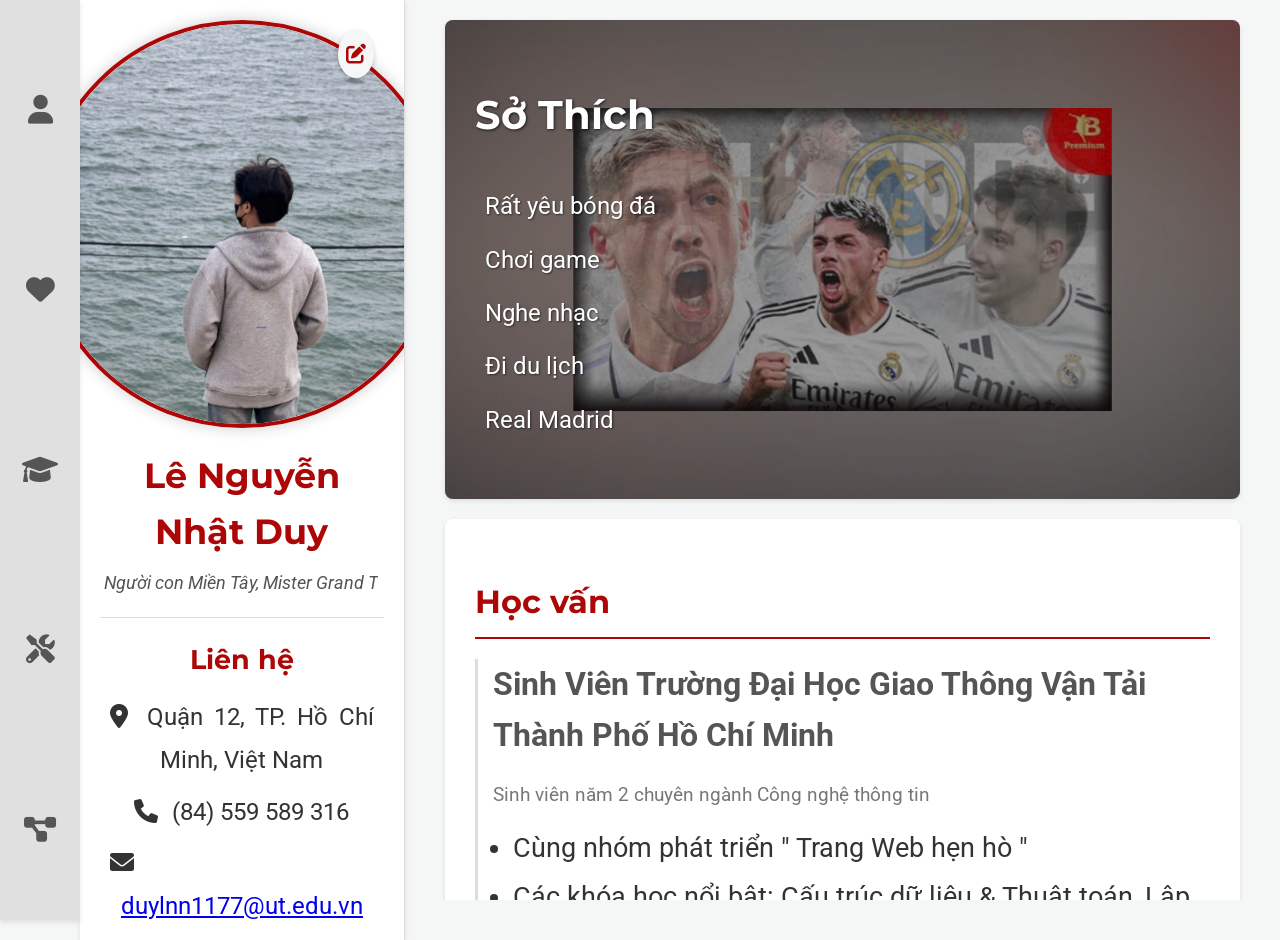
==== index.html @ 7b50f9c7 "Rename Bài CV giữa kì.html to index.html for GitHub Pages" ====
<!DOCTYPE html>
<html lang="vi">
<head>
    <meta charset="UTF-8">
    <meta name="viewport" content="width=device-width, initial-scale=1.0">
    <title>CV Cá Nhân - Lê Nguyễn Nhật Duy</title>
    <link href="https://fonts.googleapis.com/css2?family=Montserrat:wght@400;700&family=Roboto:wght@300;400;700&display=swap" rel="stylesheet">
    <link rel="stylesheet" href="https://cdnjs.cloudflare.com/ajax/libs/font-awesome/6.0.0-beta3/css/all.min.css">
    <link rel="stylesheet" href="CV.css">
</head>
<body>

    <nav class="cv-nav-icons">
        <a href="#personal-info" title="Thông tin cá nhân"><i class="fas fa-user"></i></a>
        <a href="#hobbies" title="Sở thích"><i class="fas fa-heart"></i></a>
        <a href="#education" title="Học vấn"><i class="fas fa-graduation-cap"></i></a>
        <a href="#skills" title="Kỹ năng"><i class="fas fa-tools"></i></a>
        <a href="#projects" title="Dự án"><i class="fas fa-project-diagram"></i></a>
        
      
    </nav>

    <div class="main-layout-wrapper">

        <div class="personal-info-column" id="personal-info">
            <div class="profile-header">
                <div class="profile-photo-wrapper">
                    <img class="profile-photo-main" src="ảnh(2).jpg" alt="Ảnh đại diện chính">
                    <img class="profile-photo-hover" src="ảnh(1).jpg" alt="Ảnh đại diện khi hover">
                </div>
                <a href="#" class="edit-icon-near-avatar" id="editCvIcon" title="Chỉnh sửa CV"><i class="fas fa-pen-to-square"></i></a>
                
                <div class="theme-switch-wrapper icon-position"> 
                    <label class="theme-switch" for="checkbox">
                        <input type="checkbox" id="checkbox" />
                        <div class="slider round"></div>
                    </label>
                    </div>
                <h1 id="cvName">Lê Nguyễn Nhật Duy</h1> <p class="tagline" id="tagline-running-effect">Người con Miền Tây, Mister Grand Trà Vinh :3</p> </div>

            <div class="contact-details">
                <h2>Liên hệ</h2>
                <p><i class="fas fa-map-marker-alt" style="margin-right: 8px;"></i> <span id="contactAddress">Quận 12, TP. Hồ Chí Minh, Việt Nam</span></p> <p><i class="fas fa-phone" style="margin-right: 8px;"></i> <span id="contactPhone">(84) 559 589 316</span></p> <p><i class="fas fa-envelope" style="margin-right: 8px;"></i> <a href="mailto:duylnn1177@ut.edu.vn" id="contactEmail">duylnn1177@ut.edu.vn</a></p> <div class="social-links">
                    <a href="https://www.instagram.com/nhatduyleng/" target="_blank" title="LinkedIn"><i class="fab fa-linkedin"></i></a>
                    <a href="https://github.com/NhatDuy-25" target="_blank" title="GitHub"><i class="fab fa-github"></i></a>
                    <a href="https://www.facebook.com/nhatduy.l.ng" target="_blank" title="Facebook"><i class="fab fa-facebook"></i></a>
                </div>
            </div>

            <div class="about-me" id="about-me-section"> <h2>Tóm tắt về tôi</h2>
                <p id="aboutMeContent">Tôi là một sinh viên năng động với kinh nghiệm làm việc nhóm và kỹ năng giải quyết vấn đề. Tôi luôn tìm kiếm cơ hội học hỏi và phát triển bản thân trong lĩnh vực công nghệ.</p> </div>
        </div>

        <div class="scrollable-content-column">
            
            <section class="hobbies-section" id="hobbies">
                <h2>Sở Thích</h2>
                <ul>
                    <li>Rất yêu bóng đá</li>
                    <li>Chơi game</li>
                    <li>Nghe nhạc</li>
                    <li>Đi du lịch</li>
                    <li>Real Madrid</li>
                </ul>
            </section>

            <section class="section" id="education">
                <h2>Học vấn</h2>
                <div class="entry-item">
                     <h3>Sinh Viên Trường Đại Học Giao Thông Vận Tải Thành Phố Hồ Chí Minh</h3>
                   
                     <p class="period">Sinh viên năm 2 chuyên ngành Công nghệ thông tin</p>
                    <ul>
                        <li>Cùng nhóm phát triển " Trang Web hẹn hò "</li>
                        <li>Các khóa học nổi bật: Cấu trúc dữ liệu & Thuật toán, Lập trình hướng đối tượng, Lâp trình Web, Cơ sở dữ liệu.</li>
                    </ul>
                </div>
            </section>

            <section class="section" id="skills">
                <h2>Kỹ năng</h2>
                <div class="skills-category">
                    <h3>Ngôn ngữ lập trình</h3>
                    <p>JavaScript, Python, Java, C++</p>
                </div>
                <div class="skills-category">
                    <h3>Frameworks & Thư viện</h3>
                    <p>ReactJS, Node.js, Express.js, jQuery, Bootstrap</p>
                </div>
                <div class="skills-category">
                    <h3>Cơ sở dữ liệu</h3>
                    <p>SQL Server, MySQL</p>
                </div>
                <div class="skills-category">
                    <h3>Công cụ & Công nghệ</h3>
                    <p>Git, GitHub, Docker, VS Code</p>
                </div>
                <div class="skills-category">
                    <h3>Kỹ năng mềm</h3>
                    <p>Làm việc nhóm, thuyết trình, và tự học</p>
                </div>
            </section>

            <section class="section" id="projects">
                <h2>Dự án</h2>
                <div class="entry-item">
                    <h3> Thiết kế trang Web cá nhân ( 2025 )  </h3>
                    <p class="period">Lập trình Web</p>
                    <ul>
                        <li>Thiết kế trang cá nhân sinh viên  </li>
                        <li>Sử dụng MySQL, HTML, CSS và JavaScript để thực hiện dự án.</li>
                    </ul>
                   <div class="links">
    <a href="https://github.com/NhatDuy-25/Digital-CV.git" target="_blank" style="font-size: 1.7em;">Xem dự án</a>
</div>
                </div>
                <div class="entry-item">
                    <h3>Hiv-medical-service-system (2025) </h3>
                    <p class="period">Lập trình Java</p>
                    <ul>
                        <li>Xây dựng một website tư vấn y tế, đặt lịch khám và chữa bệnh HIV.</li>
                        <li>Sử dụng front-end, back-end, và MySQL.</li>
                        <li>Tối ưu hóa SEO cơ bản và khả năng truy cập.</li>
                    </ul>
                    <div class="links">
    <a href="https://github.com/VinhPhus/hiv-medical-service-system.git" target="_blank" style="font-size: 1.7em;">Xem dự án</a>
</div>
                </div>
            </section>

        </div> </div> <div id="editCvModal" class="edit-modal-overlay">
        <div class="edit-modal-content">
            <button type="button" class="close-button">&times;</button>
            <h2>Chỉnh sửa thông tin cá nhân</h2>
            <form id="editCvForm">
                <div class="form-group">
                    <label for="editName">Họ và tên:</label>
                    <input type="text" id="editName" name="editName" value="">
                </div>
                <div class="form-group">
                    <label for="editTagline">Tagline:</label>
                    <input type="text" id="editTagline" name="editTagline" value="">
                </div>
                <div class="form-group">
                    <label for="editPhone">Điện thoại:</label>
                    <input type="tel" id="editPhone" name="editPhone" value="">
                </div>
                <div class="form-group">
                    <label for="editEmail">Email:</label>
                    <input type="email" id="editEmail" name="editEmail" value="">
                </div>
                <div class="form-group">
                    <label for="editAddress">Địa chỉ:</label>
                    <input type="text" id="editAddress" name="editAddress" value="">
                </div>
                <div class="form-group">
                    <label for="editAboutMe">Về tôi:</label>
                    <textarea id="editAboutMe" name="editAboutMe"></textarea>
                </div>
                <div class="modal-actions"> <button type="button" class="cancel-btn">Hủy</button>
                    <button type="submit" class="save-btn">Lưu Thay Đổi</button>
                </div>
            </form>
        </div>
    </div>

    <script src="CV.js"></script>

</body>
</html>
---- CV.css ----
/* General Body Styles */
body {
    font-family: 'Roboto', sans-serif;
    line-height: 1.6;
    margin: 0;
    padding: 0;
    background-color: var(--background-color);
    color: var(--text-color);
    display: flex;
    min-height: 100vh;
    overflow: hidden; /* Để quản lý cuộn trong các cột cụ thể */
}
/* Đảm bảo profile-header có position relative để các icon con định vị tuyệt đối */
.personal-info-column .profile-header {
    position: relative; /* Rất quan trọng! */
    text-align: center;
    padding-bottom: 20px;
    border-bottom: 1px solid var(--border-color);
}

/* Định vị icon chuyển đổi theme */
.theme-switch-wrapper.icon-position {
    position: absolute;
    top: 25px; /* Điều chỉnh để ngang hàng với edit icon */
    right: 420px; /* Điều chỉnh vị trí bên phải, cách edit icon một khoảng */
    z-index: 10; /* Đảm bảo nó nằm trên các phần tử khác */
    /* Có thể ẩn text "Chế độ tối" nếu không muốn hiển thị cùng icon */
    /* .theme-switch-wrapper.icon-position .theme-text {
        display: none;
    } */
}

/* Đảm bảo icon chỉnh sửa vẫn ở vị trí cũ, nếu cần thì điều chỉnh lại */
.edit-icon-near-avatar {
    position: absolute;
    top: 25px; /* Giữ nguyên hoặc điều chỉnh nếu cần */
    right: 25px; /* Giữ nguyên hoặc điều chỉnh nếu cần */
    color: var(--primary-color);
    font-size: 20px;
    background-color: var(--background-color);
    padding: 8px;
    border-radius: 50%;
    box-shadow: 0 2px 5px rgba(0,0,0,0.2);
    transition: all 0.3s ease;
    z-index: 10;
}
/* --- CHẾ ĐỘ SÁNG (LIGHT THEME) --- */
:root {
    --background-color: #f4f7f6;
    --text-color: #333;
    --primary-color: #ac0606; /* Màu đỏ đô cho các điểm nhấn */
    --primary-color-rgb: 172, 6, 6; /* RGB của #ac0606 để dùng trong rgba() */
    --primary-color-darker: #8a0505; /* Màu tối hơn cho hover */
    --secondary-color: #555;
    --border-color: #ddd; /* Màu xám nhạt cho đường viền */
    --header-bg: #e0e0e0;
    --section-bg: #fff;
    --link-color: #007bff;
    --box-shadow: 0 2px 5px rgba(0,0,0,0.1);
    
    /* Đường dẫn ảnh nền cố định cho mục sở thích (chế độ sáng) */
    --hobby-bg-image: url('ảnh\ Chim\ ưng.jpg'); /* Đổi tên file ảnh thành không dấu và không khoảng trắng */

    /* Biến cho màu hover của nav icons */
    --nav-icon-hover-bg: var(--primary-color);
    --nav-icon-hover-color: white;
}

/* --- CHẾ ĐỘ TỐI (DARK THEME) --- */
body.dark-theme {
    --background-color: #282c34;
    --text-color: #e2e2e2;
    --primary-color: #61dafb; /* Màu xanh lam nhạt cho các điểm nhấn trong chế độ tối */
    --primary-color-rgb: 97, 218, 251; /* RGB của #61dafb */
    --primary-color-darker: #4faedb; /* Màu tối hơn cho hover trong dark theme */
    --secondary-color: #bbb;
    --border-color: #444;
    --header-bg: #3c414a;
    --section-bg: #32363e;
    --link-color: #8be9fd;
    --box-shadow: 0 2px 5px rgba(0,0,0,0.3);
    
    /* Đường dẫn ảnh nền cố định cho mục sở thích (chế độ tối) */
    --hobby-bg-image: url('ảnh\ Chim\ ưng.jpg'); /* Sử dụng cùng ảnh hoặc đổi ảnh khác nếu muốn */ 

    /* Biến cho màu hover của nav icons trong dark theme */
    --nav-icon-hover-bg: var(--primary-color);
    --nav-icon-hover-color: var(--background-color);  
}

/* --- NAVIGATION BAR (MENU CỐ ĐỊNH BÊN TRÁI) --- */
.cv-nav-icons {
    position: fixed;
    left: 0;
    top: 0;
    height: 100%;
    width: 80px;
    background-color: var(--header-bg);
    padding-top: 20px;
    display: flex;
    flex-direction: column;
    align-items: center;
    justify-content: space-around;
    box-shadow: var(--box-shadow);
    z-index: 1000;
}

.cv-nav-icons a {
    color: var(--secondary-color);
    font-size: 1.8em;
    padding: 15px 0;
    display: block;
    width: 100%;
    text-align: center;
    transition: background-color 0.3s ease, color 0.3s ease;
}

.cv-nav-icons a:hover {
    background-color: var(--nav-icon-hover-bg);
    color: var(--nav-icon-hover-color);
}

/* Theme Switch (Chuyển đổi chủ đề) */
.theme-switch-wrapper {
    position: absolute;
    bottom: 30px;
    display: flex;
    flex-direction: column;
    align-items: center;
    gap: 5px;
}

.theme-switch {
    display: inline-block;
    height: 34px;
    position: relative;
    width: 60px;
}

.theme-switch input {
    display: none;
}

.slider {
    background-color: #ccc;
    bottom: 0;
    cursor: pointer;
    left: 0;
    position: absolute;
    right: 0;
    top: 0;
    transition: .4s;
}

.slider:before {
    background-color: #fff;
    bottom: 4px;
    content: "";
    height: 26px;
    left: 4px;
    position: absolute;
    transition: .4s;
    width: 26px;
}

input:checked + .slider {
    background-color: var(--primary-color);
}

input:checked + .slider:before {
    transform: translateX(26px);
}

.slider.round {
    border-radius: 34px;
}

.slider.round:before {
    border-radius: 50%;
}

.theme-text {
    color: var(--secondary-color);
    font-size: 0.8em;
}

/* Main Layout Wrapper (Flexbox for 2 columns) */
.main-layout-wrapper {
    display: flex;
    flex-grow: 1;
    margin-left: 80px; /* Khoảng cách nội dung chính phải khớp với width của .cv-nav-icons */
    height: 100vh;
    background-color: var(--background-color);
}

/* --- PERSONAL INFO COLUMN (CỘT THÔNG TIN CÁ NHÂN CỐ ĐỊNH) --- */
.personal-info-column {
    width: 500px;
    min-width: 250px;
    max-width: 1000px;
    background-color: var(--section-bg);
    padding: 20px;
    border-right: 1px solid var(--border-color);
    box-shadow: var(--box-shadow);
    overflow-y: auto;
    position: sticky;
    top: 0;
    height: 100vh;
}

.personal-info-column .profile-header {
    display: flex;
    flex-direction: column;
    align-items: center;
    text-align: center;
    padding-bottom: 20px;
    border-bottom: 1px solid var(--border-color);
    margin-bottom: 20px;
    position: relative; /* Quan trọng cho icon chỉnh sửa */
}

/* HIỆU ỨNG ĐỔI ẢNH KHI HOVER VÀ GỢN SÓNG CHO AVATAR */
.profile-photo-wrapper {
    width: 400px;
    height: 400px;
    border-radius: 50%;
    border: 4px solid var(--primary-color);
    margin-bottom: 20px;
    position: relative;
    overflow: hidden; /* Đảm bảo ảnh chính và ảnh hover được cắt tròn */
    transition: border-color 0.3s ease; /* Chuyển màu border mượt mà */
    box-shadow: 0 0 15px rgba(0,0,0,0.2); /* Thêm bóng nhẹ */
}

.profile-photo-wrapper:hover {
    overflow: visible; /* Cho phép hiệu ứng gợn sóng hiển thị bên ngoài */
}

.profile-photo-main,
.profile-photo-hover {
    position: absolute;
    top: 0;
    left: 0;
    width: 100%;
    height: 100%;
    object-fit: cover;
    border-radius: 50%;
    transition: opacity 0.5s ease-in-out;
}

.profile-photo-hover {
    opacity: 0; /* Mặc định ảnh hover ẩn đi */
}

/* Hiệu ứng đổi ảnh chính khi hover */
.profile-photo-wrapper:hover .profile-photo-main {
    opacity: 0;
}

.profile-photo-wrapper:hover .profile-photo-hover {
    opacity: 1;
}

/* HIỆU ỨNG GỢN SÓNG (WATER RIPPLE EFFECT) */
.profile-photo-wrapper::before,
.profile-photo-wrapper::after {
    content: '';
    position: absolute;
    top: 50%;
    left: 50%;
    transform: translate(-50%, -50%);
    border-radius: 50%;
    border: 2px solid var(--primary-color);
    opacity: 0;
    z-index: -1;
    transition: all 0.7s ease-out; /* Chuyển động mượt mà */
}

.profile-photo-wrapper:hover::before,
.profile-photo-wrapper:hover::after {
    animation: ripple-border 1.5s infinite forwards;
    opacity: 1;
}

.profile-photo-wrapper:hover::after {
    animation-delay: 0.5s; /* Hiệu ứng gợn sóng thứ hai chậm hơn */
}

@keyframes ripple-border {
    0% {
        width: 100%;
        height: 100%;
        opacity: 0.8;
    }
    100% {
        width: 150%; /* Kích thước tối đa của gợn sóng */
        height: 150%;
        opacity: 0;
    }
}
/* KẾT THÚC HIỆU ỨNG GỢN SÓNG CHO AVATAR */


.personal-info-column h1 {
    margin: 0;
    color: var(--primary-color);
    font-family: 'Montserrat', sans-serif;
    font-size: 2.2em; /* Tăng kích thước font tên */
}

.personal-info-column .tagline {
    font-style: italic;
    color: var(--secondary-color);
    margin: 8px 0 0; /* Tăng khoảng cách trên tagline */
    font-size: 1.1em; /* Tăng kích thước font tagline */
    white-space: nowrap; /* Ngăn chữ bị ngắt dòng */
    overflow: hidden; /* Ẩn phần chữ tràn ra ngoài */
    display: inline-block; /* Quan trọng để animation hoạt động */
    border-right: 2px solid transparent; /* Tạo hiệu ứng con trỏ */
    animation: typing-cursor 0.75s infinite; /* Hiệu ứng con trỏ nhấp nháy */
}

/* KEYFRAMES CHO HIỆU ỨNG CHỮ CHẠY */
@keyframes typing {
    from { width: 0; }
    to { width: 100%; }
}

@keyframes typing-cursor {
    from, to { border-color: transparent; }
    50% { border-color: var(--secondary-color); }
}

/* Khi JavaScript thêm các span cho từng ký tự */
.char-typing-effect {
    opacity: 0;
    animation: fade-in-char 0.05s forwards; /* Thời gian xuất hiện của từng ký tự */
    /* animation-delay sẽ được đặt bởi JavaScript */
}

@keyframes fade-in-char {
    to { opacity: 1; }
}
/* KẾT THÚC HIỆU ỨNG CHỮ CHẠY */


.personal-info-column .contact-details,
.personal-info-column .about-me {
    padding-bottom: 20px; /* Tăng padding dưới để tạo khoảng cách */
    margin-bottom: 20px; /* Tăng margin dưới */
    border-bottom: 1px solid var(--border-color);
}

.personal-info-column .contact-details:last-of-type,
.personal-info-column .about-me:last-of-type {
    border-bottom: none;
}

/* Điều chỉnh phân bố chữ trong mục thông tin */
.personal-info-column .contact-details p {
    margin: 8px 0; /* Tăng khoảng cách giữa các dòng thông tin liên hệ */
    line-height: 1.8; /* Tăng chiều cao dòng để giãn chữ */
    text-align: justify; /* Căn đều chữ cho đoạn văn bản */
    text-align-last: center; /* Căn giữa dòng cuối của đoạn văn bản */
    padding: 0 10px; /* Thêm padding ngang để chữ không quá sát lề */
    font-size: 1.5em; /* Adjusted font size */
}

.personal-info-column .about-me p {
    margin: 10px 0; /* Tăng khoảng cách giữa các đoạn văn bản */
    line-height: 1.7; /* Tăng chiều cao dòng để giãn chữ */
    text-align: justify; /* Căn đều chữ cho đoạn văn bản */
    text-align-last: center; /* Căn giữa dòng cuối của đoạn văn bản */
    padding: 0 10px; /* Thêm padding ngang để chữ không quá sát lề */
    font-size: 1.7em; /* Adjusted font size */
}

.personal-info-column .about-me h2,
.personal-info-column .contact-details h2 {
    color: var(--primary-color);
    font-family: 'Montserrat', sans-serif; /* Đảm bảo font nhất quán */
    font-size: 1.7em; /* Tăng kích thước font tiêu đề mục */
    margin-top: 0;
    margin-bottom: 15px; /* Tăng khoảng cách dưới tiêu đề */
    text-align: center; /* Căn giữa tiêu đề */
}


/* Scrollable Content Column */
.scrollable-content-column {
    flex-grow: 1;
    overflow-y: auto;
    padding: 20px 40px;
    box-sizing: border-box;
}

/* Sections within the scrollable content */
.section {
    background-color: var(--section-bg);
    padding: 30px;
    margin-bottom: 20px;
    border-radius: 8px;
    box-shadow: var(--box-shadow);
}

.section h2 {
    color: var(--primary-color);
    font-family: 'Montserrat', sans-serif;
    border-bottom: 2px solid var(--primary-color);
    padding-bottom: 10px;
    margin-bottom: 20px;
    font-size: 2em; /* Chỉnh sửa kích thước chữ cho tiêu đề "Học vấn" */
}

/* --- STYLE CHO MỤC SỞ THÍCH (VỚI ẢNH NỀN CỐ ĐỊNH) --- */
.hobbies-section {
    position: relative; /* Quan trọng để pseudo-element overlay hoạt động */
    background-color: var(--section-bg);  
    padding: 30px;
    margin-bottom: 20px;
    border-radius: 8px;
    box-shadow: var(--box-shadow);
    display: flex;
    flex-direction: column;
    align-items: flex-start;
    justify-content: center;
    min-height: 250px;
    text-align: left;

    /* CỐ ĐỊNH ẢNH NỀN Ở ĐÂY */
    background-image: var(--hobby-bg-image);  
    background-size: cover;
    background-position: center;
    background-repeat: no-repeat;
    color: white; /* Đổi màu chữ sang trắng để dễ đọc trên ảnh */
    text-shadow: 1px 1px 3px rgba(0,0,0,0.7); /* Thêm đổ bóng chữ */
}

/* Lớp phủ sẽ luôn hiện diện */
.hobbies-section::before {
    content: '';
    position: absolute;
    top: 0;
    left: 0;
    right: 0;
    bottom: 0;
    background-color: rgba(0, 0, 0, 0.4); /* Lớp phủ màu đen với độ mờ 40% */
    border-radius: 8px;
    z-index: 1; /* Đặt z-index cao hơn nền nhưng thấp hơn nội dung */
    transition: background-color 0.5s ease-in-out; /* Vẫn giữ transition cho lớp phủ */
}

/* Đảm bảo nội dung nằm trên lớp phủ */
.hobbies-section > * {  
    position: relative;
    z-index: 2; /* Đảm bảo nội dung nằm trên lớp phủ */
}

/* Tiêu đề và nội dung sẽ luôn có màu trắng trên ảnh nền */
.hobbies-section h2, .hobbies-section h1 { /* Thêm h1 vì bạn dùng h1 trong HTML */
    color: white; /* Luôn màu trắng */
    border-bottom-color: white; /* Luôn màu trắng */
    font-family: 'Montserrat', sans-serif;
    font-size: 2.5em;
    text-align: left;
    padding-bottom: 10px;
    margin-bottom: 15px;
    width: 100%;
    transition: color 0.5s ease-in-out, border-bottom-color 0.5s ease-in-out;
}

.hobbies-section ul {
    list-style: none; /* Giữ nguyên để bỏ dấu chấm đầu dòng */
    padding: 0;
    margin: 10px 0 20px 0;
    width: 100%;
    text-align: left; /* Căn chỉnh nội dung list bên trái */
}

.hobbies-section ul li {
    display: list-item; /* Dòng mới để mỗi mục xuống dòng */
    
    
    color: white;
    padding: 5px 10px;
    border-radius: 5px;
    margin-bottom: 5px; /* THAY margin-right BẰNG margin-bottom ĐỂ TẠO KHOẢNG CÁCH KHI XUỐNG DÒNG */
    font-size: 1.5em;
    text-shadow: 1px 1px 2px rgba(0,0,0,0.5);
    transition: background-color 0.5s ease-in-out, color 0.5s ease-in-out, text-shadow 0.5s ease-in-out;
    width: fit-content; /* Đảm bảo chiều rộng chỉ vừa đủ nội dung */
}

/* Điều chỉnh lại màu sắc cho chế độ tối (nếu ảnh nền khác nhau) */
body.dark-theme .hobbies-section {
    background-image: var(--hobby-bg-image); /* Vẫn dùng biến để có thể đổi ảnh riêng cho dark theme */
    color: white; /* Chữ trắng trên nền ảnh */
    text-shadow: 1px 1px 3px rgba(0,0,0,0.7);
}

body.dark-theme .hobbies-section h2, body.dark-theme .hobbies-section h1 {
    color: white; /* Tiêu đề trắng trên nền ảnh */
    border-bottom-color: white;
}

body.dark-theme .hobbies-section ul li {
    background-color: rgba(0, 0, 0, 0.4); /* Nền tối hơn cho tag trong dark theme */
}
/* --- KẾT THÚC STYLE CHO MỤC SỞ THÍCH --- */


/* ICON CHỈNH SỬA CV */
.edit-icon-near-avatar {
    position: absolute;
    top: 10px; /* Điều chỉnh vị trí từ trên xuống */
    right: 10px; /* Điều chỉnh vị trí từ phải sang */
    color: var(--primary-color);
    font-size: 20px;
    background-color: var(--background-color);
    padding: 8px;
    border-radius: 50%;
    box-shadow: 0 2px 5px rgba(0,0,0,0.2);
    transition: all 0.3s ease;
    z-index: 10;
}

.edit-icon-near-avatar:hover {
    color: var(--text-color); /* Màu chữ khi hover, ví dụ: dùng text-color cho tương phản */
    background-color: var(--primary-color); /* Màu nền khi hover */
    transform: scale(1.1); /* Phóng to nhẹ khi hover */
    cursor: pointer;
}
/* KẾT THÚC ICON CHỈNH SỬA CV */


.entry-item {
    margin-bottom: 20px;
    padding-left: 15px;
    border-left: 3px solid var(--border-color);
}

.entry-item:last-child {
    margin-bottom: 0;
}

.entry-item h3 {
    margin: 0 0 5px 0;
    color: var(--secondary-color);
    font-size: 2.5em; /* Adjusted font size */
}

.entry-item .period {
    font-size: 1.2em;
    color: #777;
    margin-bottom: 10px;
    display: block;
}

.entry-item ul {
    list-style-type: disc;
    margin-left: 20px;
    padding: 0;
}

.entry-item ul li {
    margin-bottom: 5px;
    font-size: 1.7em; /* Adjusted font size */
}

.links a {
    color: var(--link-color);
    text-decoration: none;
    margin-right: 15px;
    margin-right: 1%;
}
/* CSS để định kiểu cho tiêu đề dự án và icon */
.project-title-wrapper {
    display: flex; /* Biến h3 thành flex container */
    align-items: center; /* Căn giữa theo chiều dọc */
    margin: 0 0 5px 0; /* Giữ nguyên margin của h3 */
}

.project-link {
    display: flex; /* Biến liên kết thành flex container */
    align-items: center; /* Căn giữa nội dung (chữ và icon) */
    gap: 8px; /* Khoảng cách giữa chữ và icon */
    color: var(--secondary-color); /* Sử dụng màu chữ phù hợp với theme của bạn */
    text-decoration: none; /* Bỏ gạch chân mặc định của liên kết */
    transition: color 0.3s ease; /* Hiệu ứng chuyển đổi màu khi hover */
}

.project-link:hover {
    color: var(--primary-color); /* Màu khi hover, ví dụ màu nhấn chính */
    text-decoration: none; /* Đảm bảo không có gạch chân khi hover nếu không muốn */
}

.project-icon {
    font-size: 1.5em; /* Kích thước icon nhỏ hơn so với chữ tiêu đề */
    color: var(--secondary-color); /* Màu icon */
    transition: color 0.3s ease; /* Hiệu ứng chuyển đổi màu khi hover */
}

.project-link:hover .project-icon {
    color: var(--primary-color); /* Icon đổi màu khi hover */
}

/* Đảm bảo các thuộc tính font-size cũ của .entry-item h3 vẫn được áp dụng qua .project-title-wrapper */
.entry-item h3 {
    /* Đảm bảo không có display flex hoặc align-items trực tiếp ở đây nữa */
    /* Các thuộc tính khác của h3 như font-size vẫn giữ nguyên */
    font-size: 2em; /* Kích thước chữ của tiêu đề dự án */
}
.links a:hover {
    text-decoration: underline;
}

/* Skills Section Specifics */
.skills-category {
    margin-bottom: 20px;
}

.skills-category h3 {
    color: #000; /* Đổi màu chữ thành màu đen */
    border-bottom: 1px dashed var(--border-color);
    padding-bottom: 5px;
    margin-bottom: 10px;
    font-size: 1.7em; /* Adjusted font size */
}

.skills-category p, .skills-category ul {
    margin: 0;
    padding: 0;
    list-style: none;
}

.skills-category p {
    font-size: 1.5em; /* Adjusted font size */
}

/* Social Links in Contact Section */
.social-links {
    display: flex;
    gap: 20px;
    margin-top: 15px;
    justify-content: center; /* Căn giữa các icon mạng xã hội */
}

.social-links a {
    color: var(--secondary-color);
    transition: color 0.3s ease;
}

.social-links a:hover {
    color: var(--primary-color);
}

/* Kích thước icon Font Awesome */
.social-links a i {
    font-size: 3em; /* Đảm bảo kích thước icon là 3em */
}

/* Footer */
footer {
    text-align: center;
    padding: 20px;
    margin-top: 20px;
    background-color: var(--header-bg);
    color: var(--secondary-color);
    font-size: 0.9em;
    border-top: 1px solid var(--border-color);
}

/* --- Modal chỉnh sửa thông tin (Edit Modal) --- */

/* Lớp phủ nền modal */
.edit-modal-overlay {
    display: none; /* Mặc định ẩn */
    position: fixed;
    top: 0;
    left: 0;
    width: 100%;
    height: 100%;
    background-color: rgba(0, 0, 0, 0.6); /* Nền mờ */
    z-index: 1050; /* Đảm bảo nằm trên các phần tử khác */
    justify-content: center;
    align-items: center;
    backdrop-filter: blur(5px); /* Hiệu ứng làm mờ nền */
    -webkit-backdrop-filter: blur(5px); /* Hỗ trợ Safari */
}

.edit-modal-overlay.active {
    display: flex; /* Hiển thị khi được kích hoạt bởi JS */
}

/* Hộp modal */
.edit-modal-content {
    background-color: var(--section-bg);
    padding: 30px;
    border-radius: 12px; /* Góc bo tròn hơn */
    box-shadow: var(--box-shadow);
    width: 90%;
    max-width: 600px; /* Chiều rộng tối đa của modal */
    position: relative;
    transform: translateY(-20px); /* Hiệu ứng trượt nhẹ từ trên xuống */
    opacity: 0;
    transition: transform 0.3s ease-out, opacity 0.3s ease-out;
    border: 1px solid var(--border-color); /* Thêm viền nhẹ */
}

.edit-modal-overlay.active .edit-modal-content {
    transform: translateY(0);
    opacity: 1;
}


/* Tiêu đề modal */
.edit-modal-content h2 {
    color: var(--primary-color);
    font-family: 'Montserrat', sans-serif;
    margin-top: 0;
    margin-bottom: 25px; /* Tăng khoảng cách dưới tiêu đề */
    text-align: center;
    font-size: 1.8em;
    border-bottom: 2px solid var(--primary-color);
    padding-bottom: 10px;
}

/* Các trường form trong modal */
.edit-modal-content .form-group {
    margin-bottom: 20px; /* Khoảng cách giữa các nhóm form */
}

.edit-modal-content label {
    display: block;
    margin-bottom: 8px; /* Khoảng cách giữa label và input */
    color: var(--text-color);
    font-weight: bold;
    font-size: 0.95em;
}

.edit-modal-content input[type="text"],
.edit-modal-content input[type="email"],
.edit-modal-content input[type="tel"],
.edit-modal-content textarea {
    width: 100%;
    padding: 12px; /* Tăng padding để input rộng rãi hơn */
    border: 1px solid var(--border-color);
    border-radius: 8px; /* Góc bo tròn cho input */
    font-size: 1em;
    color: var(--text-color);
    background-color: var(--background-color); /* Nền input theo theme */
    box-sizing: border-box; /* Đảm bảo padding không làm tăng chiều rộng */
    transition: border-color 0.3s ease, box-shadow 0.3s ease;
}

.edit-modal-content input[type="text"]:focus,
.edit-modal-content input[type="email"]:focus,
.edit-modal-content input[type="tel"]:focus,
.edit-modal-content textarea:focus {
    border-color: var(--primary-color);
    /* Sử dụng var(--primary-color-rgb) để tạo màu rgba động */
    box-shadow: 0 0 0 3px rgba(var(--primary-color-rgb), 0.25); 
    outline: none; /* Bỏ outline mặc định của trình duyệt */
}

.edit-modal-content textarea {
    resize: vertical; /* Cho phép thay đổi kích thước theo chiều dọc */
    min-height: 80px; /* Chiều cao tối thiểu cho textarea */
}

/* Nút đóng modal */
.edit-modal-content .close-button {
    position: absolute;
    top: 15px;
    right: 15px;
    background: none;
    border: none;
    font-size: 1.8em; /* Kích thước lớn hơn cho dễ bấm */
    color: var(--secondary-color);
    cursor: pointer;
    transition: color 0.3s ease;
}

.edit-modal-content .close-button:hover {
    color: var(--primary-color);
}

/* Nút lưu/hủy */
.edit-modal-content .modal-actions {
    display: flex;
    justify-content: flex-end; /* Căn phải các nút */
    gap: 15px; /* Khoảng cách giữa các nút */
    margin-top: 30px; /* Khoảng cách trên từ form đến nút */
}

.edit-modal-content .modal-actions button {
    padding: 12px 25px; /* Tăng padding cho nút */
    border: none;
    border-radius: 8px;
    cursor: pointer;
    font-size: 1em;
    font-weight: bold;
    transition: background-color 0.3s ease, color 0.3s ease;
}

.edit-modal-content .modal-actions .save-btn {
    background-color: var(--primary-color);
    color: white;
}

.edit-modal-content .modal-actions .save-btn:hover {
    background-color: var(--primary-color-darker); /* Dùng biến mới cho màu hover */
}

.edit-modal-content .modal-actions .cancel-btn {
    background-color: var(--border-color);
    color: var(--text-color);
}

.edit-modal-content .modal-actions .cancel-btn:hover {
    background-color: #c0c0c0; /* Màu xám đậm hơn */
    color: var(--text-color);
}

/* --- RESPONSIVE DESIGN --- */
@media (max-width: 992px) {
    .personal-info-column {
        width: 250px;
    }
}

@media (max-width: 768px) {
    body {
        flex-direction: column;
        overflow-y: auto;
    }

    .cv-nav-icons {
        position: static;
        width: 100%;
        height: auto;
        flex-direction: row;
        justify-content: space-around;
        padding: 10px 0;
        box-shadow: var(--box-shadow);
        border-bottom: 1px solid var(--border-color);
    }

    .cv-nav-icons a {
        font-size: 1.5em;
        padding: 10px;
    }

    .theme-switch-wrapper {
        position: static;
        margin-top: 10px;
        flex-direction: row;
        gap: 10px;
        width: auto;
    }

    .main-layout-wrapper {
        flex-direction: column;
        margin-left: 0;
        height: auto;
    }

    .personal-info-column {
        width: auto;
        max-width: 100%;
        min-width: unset;
        position: static;
        height: auto;
        border-right: none;
        border-bottom: 1px solid var(--border-color);
        padding: 20px;
    }

    .personal-info-column .profile-header {
        padding-bottom: 15px;
        margin-bottom: 15px;
    }

    .personal-info-column .contact-details,
    .personal-info-column .about-me {
        text-align: center;
    }

    .personal-info-column .contact-details p,
    .personal-info-column .about-me p {
        text-align: center;
        text-align-last: center;
        padding: 0;
    }

    /* Điều chỉnh cho mục sở thích trên mobile */
    .hobbies-section {
        text-align: center;
        padding: 20px;
        /* Vẫn giữ ảnh nền trên mobile nếu muốn */
        background-image: var(--hobby-bg-image);  
        background-size: cover;
        background-position: center;
        background-repeat: no-repeat;
        color: white;
        text-shadow: 1px 1px 3px rgba(0,0,0,0.7);
    }

    .hobbies-section p {
        text-align: center;
        padding: 0;
    }

    .hobbies-section h2, .hobbies-section h1 { /* Đảm bảo cả h1 và h2 được căn giữa trên mobile */
        text-align: center;
    }


    .scrollable-content-column {
        overflow-y: visible;
        padding: 15px;
    }

    .section {
        padding: 20px;
    }

    /* Responsive cho modal trên màn hình nhỏ hơn */
    .edit-modal-content {
        width: 95%;
        padding: 20px;
    }
    .edit-modal-content h2 {
        font-size: 1.5em;
        margin-bottom: 20px;
    }
    .edit-modal-content .modal-actions {
        flex-direction: column; /* Nút xếp chồng lên nhau */
        align-items: stretch; /* Kéo dài nút ra */
    }
    .edit-modal-content .modal-actions button {
        width: 100%;
        margin-bottom: 10px;
    }
}
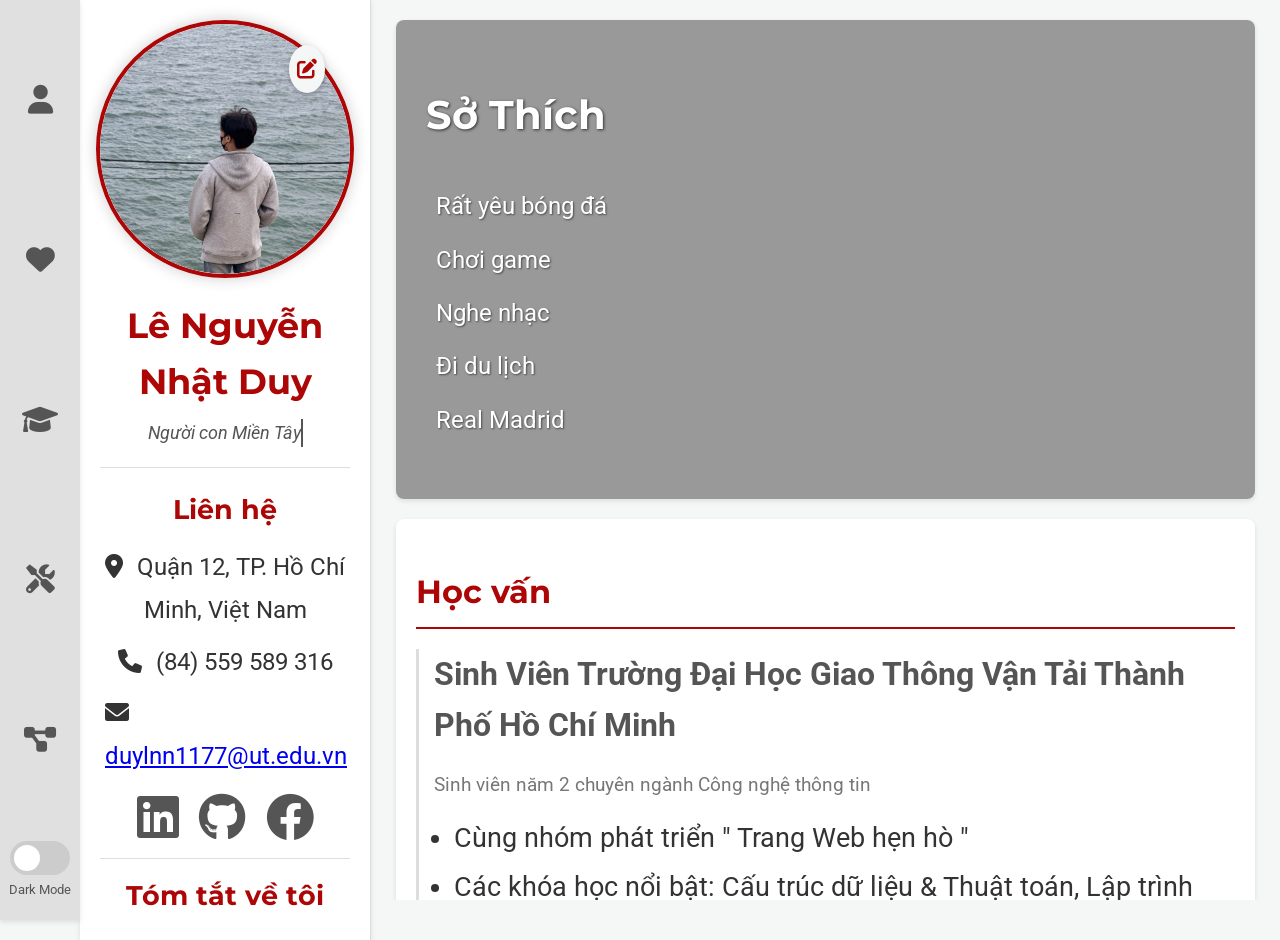
==== commit 1bbfb267: "Cập nhật CSS để sửa lỗi và responsive cho thanh điều hướng" ====
--- a/index.html
+++ b/index.html
@@ -11,13 +11,21 @@
 <body>
 
     <nav class="cv-nav-icons">
-        <a href="#personal-info" title="Thông tin cá nhân"><i class="fas fa-user"></i></a>
-        <a href="#hobbies" title="Sở thích"><i class="fas fa-heart"></i></a>
-        <a href="#education" title="Học vấn"><i class="fas fa-graduation-cap"></i></a>
-        <a href="#skills" title="Kỹ năng"><i class="fas fa-tools"></i></a>
-        <a href="#projects" title="Dự án"><i class="fas fa-project-diagram"></i></a>
+        <div class="nav-links-group">
+            <a href="#personal-info" title="Thông tin cá nhân"><i class="fas fa-user"></i></a>
+            <a href="#hobbies" title="Sở thích"><i class="fas fa-heart"></i></a>
+            <a href="#education" title="Học vấn"><i class="fas fa-graduation-cap"></i></a>
+            <a href="#skills" title="Kỹ năng"><i class="fas fa-tools"></i></a>
+            <a href="#projects" title="Dự án"><i class="fas fa-project-diagram"></i></a>
+        </div>
         
-      
+        <div class="theme-switch-wrapper"> 
+            <label class="theme-switch" for="checkbox">
+                <input type="checkbox" id="checkbox" />
+                <div class="slider round"></div>
+            </label>
+            <span class="theme-text">Dark Mode</span>
+        </div>
     </nav>
 
     <div class="main-layout-wrapper">
@@ -30,25 +38,26 @@
                 </div>
                 <a href="#" class="edit-icon-near-avatar" id="editCvIcon" title="Chỉnh sửa CV"><i class="fas fa-pen-to-square"></i></a>
                 
-                <div class="theme-switch-wrapper icon-position"> 
-                    <label class="theme-switch" for="checkbox">
-                        <input type="checkbox" id="checkbox" />
-                        <div class="slider round"></div>
-                    </label>
-                    </div>
-                <h1 id="cvName">Lê Nguyễn Nhật Duy</h1> <p class="tagline" id="tagline-running-effect">Người con Miền Tây, Mister Grand Trà Vinh :3</p> </div>
+                <h1 id="cvName">Lê Nguyễn Nhật Duy</h1> 
+                <p class="tagline" id="tagline-running-effect">Người con Miền Tây </p> 
+            </div>
 
             <div class="contact-details">
                 <h2>Liên hệ</h2>
-                <p><i class="fas fa-map-marker-alt" style="margin-right: 8px;"></i> <span id="contactAddress">Quận 12, TP. Hồ Chí Minh, Việt Nam</span></p> <p><i class="fas fa-phone" style="margin-right: 8px;"></i> <span id="contactPhone">(84) 559 589 316</span></p> <p><i class="fas fa-envelope" style="margin-right: 8px;"></i> <a href="mailto:duylnn1177@ut.edu.vn" id="contactEmail">duylnn1177@ut.edu.vn</a></p> <div class="social-links">
+                <p><i class="fas fa-map-marker-alt" style="margin-right: 8px;"></i> <span id="contactAddress">Quận 12, TP. Hồ Chí Minh, Việt Nam</span></p> 
+                <p><i class="fas fa-phone" style="margin-right: 8px;"></i> <span id="contactPhone">(84) 559 589 316</span></p> 
+                <p><i class="fas fa-envelope" style="margin-right: 8px;"></i> <a href="mailto:duylnn1177@ut.edu.vn" id="contactEmail">duylnn1177@ut.edu.vn</a></p> 
+                <div class="social-links">
                     <a href="https://www.instagram.com/nhatduyleng/" target="_blank" title="LinkedIn"><i class="fab fa-linkedin"></i></a>
                     <a href="https://github.com/NhatDuy-25" target="_blank" title="GitHub"><i class="fab fa-github"></i></a>
                     <a href="https://www.facebook.com/nhatduy.l.ng" target="_blank" title="Facebook"><i class="fab fa-facebook"></i></a>
                 </div>
             </div>
 
-            <div class="about-me" id="about-me-section"> <h2>Tóm tắt về tôi</h2>
-                <p id="aboutMeContent">Tôi là một sinh viên năng động với kinh nghiệm làm việc nhóm và kỹ năng giải quyết vấn đề. Tôi luôn tìm kiếm cơ hội học hỏi và phát triển bản thân trong lĩnh vực công nghệ.</p> </div>
+            <div class="about-me" id="about-me-section"> 
+                <h2>Tóm tắt về tôi</h2>
+                <p id="aboutMeContent">Tôi là một sinh viên năng động với kinh nghiệm làm việc nhóm và kỹ năng giải quyết vấn đề. Tôi luôn tìm kiếm cơ hội học hỏi và phát triển bản thân trong lĩnh vực công nghệ.</p> 
+            </div>
         </div>
 
         <div class="scrollable-content-column">
@@ -67,9 +76,8 @@
             <section class="section" id="education">
                 <h2>Học vấn</h2>
                 <div class="entry-item">
-                     <h3>Sinh Viên Trường Đại Học Giao Thông Vận Tải Thành Phố Hồ Chí Minh</h3>
-                   
-                     <p class="period">Sinh viên năm 2 chuyên ngành Công nghệ thông tin</p>
+                    <h3>Sinh Viên Trường Đại Học Giao Thông Vận Tải Thành Phố Hồ Chí Minh</h3>
+                    <p class="period">Sinh viên năm 2 chuyên ngành Công nghệ thông tin</p>
                     <ul>
                         <li>Cùng nhóm phát triển " Trang Web hẹn hò "</li>
                         <li>Các khóa học nổi bật: Cấu trúc dữ liệu & Thuật toán, Lập trình hướng đối tượng, Lâp trình Web, Cơ sở dữ liệu.</li>
@@ -104,15 +112,15 @@
             <section class="section" id="projects">
                 <h2>Dự án</h2>
                 <div class="entry-item">
-                    <h3> Thiết kế trang Web cá nhân ( 2025 )  </h3>
+                    <h3> Thiết kế trang Web cá nhân ( 2025 ) </h3>
                     <p class="period">Lập trình Web</p>
                     <ul>
-                        <li>Thiết kế trang cá nhân sinh viên  </li>
+                        <li>Thiết kế trang cá nhân sinh viên </li>
                         <li>Sử dụng MySQL, HTML, CSS và JavaScript để thực hiện dự án.</li>
                     </ul>
-                   <div class="links">
-    <a href="https://github.com/NhatDuy-25/Digital-CV.git" target="_blank" style="font-size: 1.7em;">Xem dự án</a>
-</div>
+                    <div class="links">
+                        <a href="https://github.com/NhatDuy-25/Digital-CV.git" target="_blank" style="font-size: 1.7em;">Xem dự án</a>
+                    </div>
                 </div>
                 <div class="entry-item">
                     <h3>Hiv-medical-service-system (2025) </h3>
@@ -123,12 +131,15 @@
                         <li>Tối ưu hóa SEO cơ bản và khả năng truy cập.</li>
                     </ul>
                     <div class="links">
-    <a href="https://github.com/VinhPhus/hiv-medical-service-system.git" target="_blank" style="font-size: 1.7em;">Xem dự án</a>
-</div>
+                        <a href="https://github.com/VinhPhus/hiv-medical-service-system.git" target="_blank" style="font-size: 1.7em;">Xem dự án</a>
+                    </div>
                 </div>
             </section>
 
-        </div> </div> <div id="editCvModal" class="edit-modal-overlay">
+        </div> 
+    </div> 
+
+    <div id="editCvModal" class="edit-modal-overlay">
         <div class="edit-modal-content">
             <button type="button" class="close-button">&times;</button>
             <h2>Chỉnh sửa thông tin cá nhân</h2>
@@ -157,7 +168,8 @@
                     <label for="editAboutMe">Về tôi:</label>
                     <textarea id="editAboutMe" name="editAboutMe"></textarea>
                 </div>
-                <div class="modal-actions"> <button type="button" class="cancel-btn">Hủy</button>
+                <div class="modal-actions"> 
+                    <button type="button" class="cancel-btn">Hủy</button>
                     <button type="submit" class="save-btn">Lưu Thay Đổi</button>
                 </div>
             </form>
--- a/CV.css
+++ b/CV.css
@@ -10,40 +10,7 @@
     min-height: 100vh;
     overflow: hidden; /* Để quản lý cuộn trong các cột cụ thể */
 }
-/* Đảm bảo profile-header có position relative để các icon con định vị tuyệt đối */
-.personal-info-column .profile-header {
-    position: relative; /* Rất quan trọng! */
-    text-align: center;
-    padding-bottom: 20px;
-    border-bottom: 1px solid var(--border-color);
-}
-
-/* Định vị icon chuyển đổi theme */
-.theme-switch-wrapper.icon-position {
-    position: absolute;
-    top: 25px; /* Điều chỉnh để ngang hàng với edit icon */
-    right: 420px; /* Điều chỉnh vị trí bên phải, cách edit icon một khoảng */
-    z-index: 10; /* Đảm bảo nó nằm trên các phần tử khác */
-    /* Có thể ẩn text "Chế độ tối" nếu không muốn hiển thị cùng icon */
-    /* .theme-switch-wrapper.icon-position .theme-text {
-        display: none;
-    } */
-}
-
-/* Đảm bảo icon chỉnh sửa vẫn ở vị trí cũ, nếu cần thì điều chỉnh lại */
-.edit-icon-near-avatar {
-    position: absolute;
-    top: 25px; /* Giữ nguyên hoặc điều chỉnh nếu cần */
-    right: 25px; /* Giữ nguyên hoặc điều chỉnh nếu cần */
-    color: var(--primary-color);
-    font-size: 20px;
-    background-color: var(--background-color);
-    padding: 8px;
-    border-radius: 50%;
-    box-shadow: 0 2px 5px rgba(0,0,0,0.2);
-    transition: all 0.3s ease;
-    z-index: 10;
-}
+
 /* --- CHẾ ĐỘ SÁNG (LIGHT THEME) --- */
 :root {
     --background-color: #f4f7f6;
@@ -57,9 +24,9 @@
     --section-bg: #fff;
     --link-color: #007bff;
     --box-shadow: 0 2px 5px rgba(0,0,0,0.1);
-    
+
     /* Đường dẫn ảnh nền cố định cho mục sở thích (chế độ sáng) */
-    --hobby-bg-image: url('ảnh\ Chim\ ưng.jpg'); /* Đổi tên file ảnh thành không dấu và không khoảng trắng */
+    --hobby-bg-image: url('Chim-ung.jpg'); /* Đổi tên file ảnh thành không dấu và không khoảng trắng */
 
     /* Biến cho màu hover của nav icons */
     --nav-icon-hover-bg: var(--primary-color);
@@ -79,13 +46,13 @@
     --section-bg: #32363e;
     --link-color: #8be9fd;
     --box-shadow: 0 2px 5px rgba(0,0,0,0.3);
-    
+
     /* Đường dẫn ảnh nền cố định cho mục sở thích (chế độ tối) */
-    --hobby-bg-image: url('ảnh\ Chim\ ưng.jpg'); /* Sử dụng cùng ảnh hoặc đổi ảnh khác nếu muốn */ 
+    --hobby-bg-image: url('ảnh\ Chim\ ưng.jpg'); /* Sử dụng cùng ảnh hoặc đổi ảnh khác nếu muốn */
 
     /* Biến cho màu hover của nav icons trong dark theme */
     --nav-icon-hover-bg: var(--primary-color);
-    --nav-icon-hover-color: var(--background-color);  
+    --nav-icon-hover-color: var(--background-color);
 }
 
 /* --- NAVIGATION BAR (MENU CỐ ĐỊNH BÊN TRÁI) --- */
@@ -100,9 +67,19 @@
     display: flex;
     flex-direction: column;
     align-items: center;
-    justify-content: space-around;
     box-shadow: var(--box-shadow);
     z-index: 1000;
+}
+
+/* Thêm một container để nhóm các icon menu */
+.nav-links-group {
+    display: flex;
+    flex-direction: column;
+    align-items: center;
+    justify-content: space-around; /* Phân bố đều các icon trong nhóm này */
+    flex-grow: 1; /* Cho phép nhóm này chiếm toàn bộ không gian còn lại */
+    width: 100%; /* Đảm bảo nhóm chiếm hết chiều rộng của nav bar */
+    padding-bottom: 20px; /* Thêm padding để tạo khoảng cách với theme switch */
 }
 
 .cv-nav-icons a {
@@ -122,12 +99,14 @@
 
 /* Theme Switch (Chuyển đổi chủ đề) */
 .theme-switch-wrapper {
-    position: absolute;
-    bottom: 30px;
+    /* Đảm bảo nó tuân theo luồng Flexbox của .cv-nav-icons */
+    position: static; 
+    margin-bottom: 20px; /* Khoảng cách từ dưới cùng của thanh nav */
     display: flex;
     flex-direction: column;
     align-items: center;
     gap: 5px;
+    /* Loại bỏ `.icon-position` khỏi selector này vì nó đã được di chuyển */
 }
 
 .theme-switch {
@@ -195,9 +174,9 @@
 
 /* --- PERSONAL INFO COLUMN (CỘT THÔNG TIN CÁ NHÂN CỐ ĐỊNH) --- */
 .personal-info-column {
-    width: 500px;
-    min-width: 250px;
-    max-width: 1000px;
+    width: 350px; 
+    min-width: 250px; 
+    max-width: 600px; 
     background-color: var(--section-bg);
     padding: 20px;
     border-right: 1px solid var(--border-color);
@@ -208,7 +187,9 @@
     height: 100vh;
 }
 
+/* Đảm bảo profile-header có position relative để các icon con định vị tuyệt đối */
 .personal-info-column .profile-header {
+    position: relative; /* Rất quan trọng! */
     display: flex;
     flex-direction: column;
     align-items: center;
@@ -216,24 +197,45 @@
     padding-bottom: 20px;
     border-bottom: 1px solid var(--border-color);
     margin-bottom: 20px;
-    position: relative; /* Quan trọng cho icon chỉnh sửa */
+}
+
+/* Định vị icon chỉnh sửa */
+.edit-icon-near-avatar {
+    position: absolute;
+    top: 25px; /* Giữ nguyên hoặc điều chỉnh nếu cần */
+    right: 25px; /* Giữ nguyên hoặc điều chỉnh nếu cần */
+    color: var(--primary-color);
+    font-size: 20px;
+    background-color: var(--background-color);
+    padding: 8px;
+    border-radius: 50%;
+    box-shadow: 0 2px 5px rgba(0,0,0,0.2);
+    transition: all 0.3s ease;
+    z-index: 10;
+}
+
+.edit-icon-near-avatar:hover {
+    color: var(--text-color); 
+    background-color: var(--primary-color); 
+    transform: scale(1.1); 
+    cursor: pointer;
 }
 
 /* HIỆU ỨNG ĐỔI ẢNH KHI HOVER VÀ GỢN SÓNG CHO AVATAR */
 .profile-photo-wrapper {
-    width: 400px;
-    height: 400px;
+    width: 250px; 
+    height: 250px; 
     border-radius: 50%;
     border: 4px solid var(--primary-color);
     margin-bottom: 20px;
     position: relative;
-    overflow: hidden; /* Đảm bảo ảnh chính và ảnh hover được cắt tròn */
-    transition: border-color 0.3s ease; /* Chuyển màu border mượt mà */
-    box-shadow: 0 0 15px rgba(0,0,0,0.2); /* Thêm bóng nhẹ */
+    overflow: hidden; 
+    transition: border-color 0.3s ease; 
+    box-shadow: 0 0 15px rgba(0,0,0,0.2); 
 }
 
 .profile-photo-wrapper:hover {
-    overflow: visible; /* Cho phép hiệu ứng gợn sóng hiển thị bên ngoài */
+    overflow: visible; 
 }
 
 .profile-photo-main,
@@ -249,10 +251,9 @@
 }
 
 .profile-photo-hover {
-    opacity: 0; /* Mặc định ảnh hover ẩn đi */
-}
-
-/* Hiệu ứng đổi ảnh chính khi hover */
+    opacity: 0; 
+}
+
 .profile-photo-wrapper:hover .profile-photo-main {
     opacity: 0;
 }
@@ -273,7 +274,7 @@
     border: 2px solid var(--primary-color);
     opacity: 0;
     z-index: -1;
-    transition: all 0.7s ease-out; /* Chuyển động mượt mà */
+    transition: all 0.7s ease-out; 
 }
 
 .profile-photo-wrapper:hover::before,
@@ -283,7 +284,7 @@
 }
 
 .profile-photo-wrapper:hover::after {
-    animation-delay: 0.5s; /* Hiệu ứng gợn sóng thứ hai chậm hơn */
+    animation-delay: 0.5s; 
 }
 
 @keyframes ripple-border {
@@ -293,7 +294,7 @@
         opacity: 0.8;
     }
     100% {
-        width: 150%; /* Kích thước tối đa của gợn sóng */
+        width: 150%; 
         height: 150%;
         opacity: 0;
     }
@@ -305,19 +306,19 @@
     margin: 0;
     color: var(--primary-color);
     font-family: 'Montserrat', sans-serif;
-    font-size: 2.2em; /* Tăng kích thước font tên */
+    font-size: 2.2em; 
 }
 
 .personal-info-column .tagline {
     font-style: italic;
     color: var(--secondary-color);
-    margin: 8px 0 0; /* Tăng khoảng cách trên tagline */
-    font-size: 1.1em; /* Tăng kích thước font tagline */
-    white-space: nowrap; /* Ngăn chữ bị ngắt dòng */
-    overflow: hidden; /* Ẩn phần chữ tràn ra ngoài */
-    display: inline-block; /* Quan trọng để animation hoạt động */
-    border-right: 2px solid transparent; /* Tạo hiệu ứng con trỏ */
-    animation: typing-cursor 0.75s infinite; /* Hiệu ứng con trỏ nhấp nháy */
+    margin: 8px 0 0; 
+    font-size: 1.1em; 
+    white-space: nowrap; 
+    overflow: hidden; 
+    display: inline-block; 
+    border-right: 2px solid transparent; 
+    animation: typing-cursor 0.75s infinite; 
 }
 
 /* KEYFRAMES CHO HIỆU ỨNG CHỮ CHẠY */
@@ -334,8 +335,7 @@
 /* Khi JavaScript thêm các span cho từng ký tự */
 .char-typing-effect {
     opacity: 0;
-    animation: fade-in-char 0.05s forwards; /* Thời gian xuất hiện của từng ký tự */
-    /* animation-delay sẽ được đặt bởi JavaScript */
+    animation: fade-in-char 0.05s forwards; 
 }
 
 @keyframes fade-in-char {
@@ -346,8 +346,8 @@
 
 .personal-info-column .contact-details,
 .personal-info-column .about-me {
-    padding-bottom: 20px; /* Tăng padding dưới để tạo khoảng cách */
-    margin-bottom: 20px; /* Tăng margin dưới */
+    padding-bottom: 15px; 
+    margin-bottom: 15px; 
     border-bottom: 1px solid var(--border-color);
 }
 
@@ -358,31 +358,31 @@
 
 /* Điều chỉnh phân bố chữ trong mục thông tin */
 .personal-info-column .contact-details p {
-    margin: 8px 0; /* Tăng khoảng cách giữa các dòng thông tin liên hệ */
-    line-height: 1.8; /* Tăng chiều cao dòng để giãn chữ */
-    text-align: justify; /* Căn đều chữ cho đoạn văn bản */
-    text-align-last: center; /* Căn giữa dòng cuối của đoạn văn bản */
-    padding: 0 10px; /* Thêm padding ngang để chữ không quá sát lề */
-    font-size: 1.5em; /* Adjusted font size */
+    margin: 8px 0; 
+    line-height: 1.8; 
+    text-align: justify; 
+    text-align-last: center; 
+    padding: 0 5px; 
+    font-size: 1.5em; 
 }
 
 .personal-info-column .about-me p {
-    margin: 10px 0; /* Tăng khoảng cách giữa các đoạn văn bản */
-    line-height: 1.7; /* Tăng chiều cao dòng để giãn chữ */
-    text-align: justify; /* Căn đều chữ cho đoạn văn bản */
-    text-align-last: center; /* Căn giữa dòng cuối của đoạn văn bản */
-    padding: 0 10px; /* Thêm padding ngang để chữ không quá sát lề */
-    font-size: 1.7em; /* Adjusted font size */
+    margin: 10px 0; 
+    line-height: 1.7; 
+    text-align: justify; 
+    text-align-last: center; 
+    padding: 0 5px; 
+    font-size: 1.7em; 
 }
 
 .personal-info-column .about-me h2,
 .personal-info-column .contact-details h2 {
     color: var(--primary-color);
-    font-family: 'Montserrat', sans-serif; /* Đảm bảo font nhất quán */
-    font-size: 1.7em; /* Tăng kích thước font tiêu đề mục */
+    font-family: 'Montserrat', sans-serif; 
+    font-size: 1.7em; 
     margin-top: 0;
-    margin-bottom: 15px; /* Tăng khoảng cách dưới tiêu đề */
-    text-align: center; /* Căn giữa tiêu đề */
+    margin-bottom: 15px; 
+    text-align: center; 
 }
 
 
@@ -390,14 +390,14 @@
 .scrollable-content-column {
     flex-grow: 1;
     overflow-y: auto;
-    padding: 20px 40px;
+    padding: 20px 25px; 
     box-sizing: border-box;
 }
 
 /* Sections within the scrollable content */
 .section {
     background-color: var(--section-bg);
-    padding: 30px;
+    padding: 20px; 
     margin-bottom: 20px;
     border-radius: 8px;
     box-shadow: var(--box-shadow);
@@ -409,13 +409,13 @@
     border-bottom: 2px solid var(--primary-color);
     padding-bottom: 10px;
     margin-bottom: 20px;
-    font-size: 2em; /* Chỉnh sửa kích thước chữ cho tiêu đề "Học vấn" */
+    font-size: 2em; 
 }
 
 /* --- STYLE CHO MỤC SỞ THÍCH (VỚI ẢNH NỀN CỐ ĐỊNH) --- */
 .hobbies-section {
-    position: relative; /* Quan trọng để pseudo-element overlay hoạt động */
-    background-color: var(--section-bg);  
+    position: relative; 
+    background-color: var(--section-bg);
     padding: 30px;
     margin-bottom: 20px;
     border-radius: 8px;
@@ -428,12 +428,12 @@
     text-align: left;
 
     /* CỐ ĐỊNH ẢNH NỀN Ở ĐÂY */
-    background-image: var(--hobby-bg-image);  
+    background-image: var(--hobby-bg-image);
     background-size: cover;
     background-position: center;
     background-repeat: no-repeat;
-    color: white; /* Đổi màu chữ sang trắng để dễ đọc trên ảnh */
-    text-shadow: 1px 1px 3px rgba(0,0,0,0.7); /* Thêm đổ bóng chữ */
+    color: white; 
+    text-shadow: 1px 1px 3px rgba(0,0,0,0.7); 
 }
 
 /* Lớp phủ sẽ luôn hiện diện */
@@ -444,24 +444,24 @@
     left: 0;
     right: 0;
     bottom: 0;
-    background-color: rgba(0, 0, 0, 0.4); /* Lớp phủ màu đen với độ mờ 40% */
+    background-color: rgba(0, 0, 0, 0.4); 
     border-radius: 8px;
-    z-index: 1; /* Đặt z-index cao hơn nền nhưng thấp hơn nội dung */
-    transition: background-color 0.5s ease-in-out; /* Vẫn giữ transition cho lớp phủ */
+    z-index: 1; 
+    transition: background-color 0.5s ease-in-out; 
 }
 
 /* Đảm bảo nội dung nằm trên lớp phủ */
-.hobbies-section > * {  
+.hobbies-section > * {
     position: relative;
-    z-index: 2; /* Đảm bảo nội dung nằm trên lớp phủ */
+    z-index: 2; 
 }
 
 /* Tiêu đề và nội dung sẽ luôn có màu trắng trên ảnh nền */
-.hobbies-section h2, .hobbies-section h1 { /* Thêm h1 vì bạn dùng h1 trong HTML */
-    color: white; /* Luôn màu trắng */
-    border-bottom-color: white; /* Luôn màu trắng */
+.hobbies-section h2 { /* Không có h1 trong section này, nên tôi bỏ h1 */
+    color: white; 
+    border-bottom-color: white; 
     font-family: 'Montserrat', sans-serif;
-    font-size: 2.5em;
+    font-size: 2.5em; 
     text-align: left;
     padding-bottom: 10px;
     margin-bottom: 15px;
@@ -470,67 +470,41 @@
 }
 
 .hobbies-section ul {
-    list-style: none; /* Giữ nguyên để bỏ dấu chấm đầu dòng */
+    list-style: none; 
     padding: 0;
     margin: 10px 0 20px 0;
     width: 100%;
-    text-align: left; /* Căn chỉnh nội dung list bên trái */
+    text-align: left; 
 }
 
 .hobbies-section ul li {
-    display: list-item; /* Dòng mới để mỗi mục xuống dòng */
-    
-    
+    display: list-item; 
     color: white;
     padding: 5px 10px;
     border-radius: 5px;
-    margin-bottom: 5px; /* THAY margin-right BẰNG margin-bottom ĐỂ TẠO KHOẢNG CÁCH KHI XUỐNG DÒNG */
-    font-size: 1.5em;
+    margin-bottom: 5px; 
+    font-size: 1.5em; 
     text-shadow: 1px 1px 2px rgba(0,0,0,0.5);
     transition: background-color 0.5s ease-in-out, color 0.5s ease-in-out, text-shadow 0.5s ease-in-out;
-    width: fit-content; /* Đảm bảo chiều rộng chỉ vừa đủ nội dung */
+    width: fit-content; 
 }
 
 /* Điều chỉnh lại màu sắc cho chế độ tối (nếu ảnh nền khác nhau) */
 body.dark-theme .hobbies-section {
-    background-image: var(--hobby-bg-image); /* Vẫn dùng biến để có thể đổi ảnh riêng cho dark theme */
-    color: white; /* Chữ trắng trên nền ảnh */
+    background-image: var(--hobby-bg-image); 
+    color: white; 
     text-shadow: 1px 1px 3px rgba(0,0,0,0.7);
 }
 
-body.dark-theme .hobbies-section h2, body.dark-theme .hobbies-section h1 {
-    color: white; /* Tiêu đề trắng trên nền ảnh */
+body.dark-theme .hobbies-section h2 { /* Chỉ h2 */
+    color: white; 
     border-bottom-color: white;
 }
 
 body.dark-theme .hobbies-section ul li {
-    background-color: rgba(0, 0, 0, 0.4); /* Nền tối hơn cho tag trong dark theme */
+    background-color: rgba(0, 0, 0, 0.4); 
 }
 /* --- KẾT THÚC STYLE CHO MỤC SỞ THÍCH --- */
-
-
-/* ICON CHỈNH SỬA CV */
-.edit-icon-near-avatar {
-    position: absolute;
-    top: 10px; /* Điều chỉnh vị trí từ trên xuống */
-    right: 10px; /* Điều chỉnh vị trí từ phải sang */
-    color: var(--primary-color);
-    font-size: 20px;
-    background-color: var(--background-color);
-    padding: 8px;
-    border-radius: 50%;
-    box-shadow: 0 2px 5px rgba(0,0,0,0.2);
-    transition: all 0.3s ease;
-    z-index: 10;
-}
-
-.edit-icon-near-avatar:hover {
-    color: var(--text-color); /* Màu chữ khi hover, ví dụ: dùng text-color cho tương phản */
-    background-color: var(--primary-color); /* Màu nền khi hover */
-    transform: scale(1.1); /* Phóng to nhẹ khi hover */
-    cursor: pointer;
-}
-/* KẾT THÚC ICON CHỈNH SỬA CV */
 
 
 .entry-item {
@@ -546,7 +520,7 @@
 .entry-item h3 {
     margin: 0 0 5px 0;
     color: var(--secondary-color);
-    font-size: 2.5em; /* Adjusted font size */
+    font-size: 2.5em; 
 }
 
 .entry-item .period {
@@ -564,54 +538,53 @@
 
 .entry-item ul li {
     margin-bottom: 5px;
-    font-size: 1.7em; /* Adjusted font size */
+    font-size: 1.7em; 
 }
 
 .links a {
     color: var(--link-color);
     text-decoration: none;
     margin-right: 15px;
-    margin-right: 1%;
-}
-/* CSS để định kiểu cho tiêu đề dự án và icon */
-.project-title-wrapper {
-    display: flex; /* Biến h3 thành flex container */
-    align-items: center; /* Căn giữa theo chiều dọc */
-    margin: 0 0 5px 0; /* Giữ nguyên margin của h3 */
-}
-
-.project-link {
-    display: flex; /* Biến liên kết thành flex container */
-    align-items: center; /* Căn giữa nội dung (chữ và icon) */
-    gap: 8px; /* Khoảng cách giữa chữ và icon */
-    color: var(--secondary-color); /* Sử dụng màu chữ phù hợp với theme của bạn */
-    text-decoration: none; /* Bỏ gạch chân mặc định của liên kết */
-    transition: color 0.3s ease; /* Hiệu ứng chuyển đổi màu khi hover */
-}
-
-.project-link:hover {
-    color: var(--primary-color); /* Màu khi hover, ví dụ màu nhấn chính */
-    text-decoration: none; /* Đảm bảo không có gạch chân khi hover nếu không muốn */
-}
-
-.project-icon {
-    font-size: 1.5em; /* Kích thước icon nhỏ hơn so với chữ tiêu đề */
-    color: var(--secondary-color); /* Màu icon */
-    transition: color 0.3s ease; /* Hiệu ứng chuyển đổi màu khi hover */
-}
-
-.project-link:hover .project-icon {
-    color: var(--primary-color); /* Icon đổi màu khi hover */
-}
-
-/* Đảm bảo các thuộc tính font-size cũ của .entry-item h3 vẫn được áp dụng qua .project-title-wrapper */
-.entry-item h3 {
-    /* Đảm bảo không có display flex hoặc align-items trực tiếp ở đây nữa */
-    /* Các thuộc tính khác của h3 như font-size vẫn giữ nguyên */
-    font-size: 2em; /* Kích thước chữ của tiêu đề dự án */
-}
+}
+
 .links a:hover {
     text-decoration: underline;
+}
+
+/* CSS để định kiểu cho tiêu đề dự án và icon */
+.project-title-wrapper { /* Bạn không có lớp này trong HTML, nhưng tôi giữ lại nếu bạn định dùng sau này */
+    display: flex; 
+    align-items: center; 
+    margin: 0 0 5px 0; 
+}
+
+.project-link { /* Bạn không có lớp này trong HTML, nhưng tôi giữ lại nếu bạn định dùng sau này */
+    display: flex; 
+    align-items: center; 
+    gap: 8px; 
+    color: var(--secondary-color); 
+    text-decoration: none; 
+    transition: color 0.3s ease; 
+}
+
+.project-link:hover {
+    color: var(--primary-color); 
+    text-decoration: none; 
+}
+
+.project-icon { /* Bạn không có lớp này trong HTML, nhưng tôi giữ lại nếu bạn định dùng sau này */
+    font-size: 1.5em; 
+    color: var(--secondary-color); 
+    transition: color 0.3s ease; 
+}
+
+.project-link:hover .project-icon {
+    color: var(--primary-color); 
+}
+
+/* Đảm bảo các thuộc tính font-size cũ của .entry-item h3 vẫn được áp dụng */
+.entry-item h3 {
+    font-size: 2em; 
 }
 
 /* Skills Section Specifics */
@@ -624,7 +597,7 @@
     border-bottom: 1px dashed var(--border-color);
     padding-bottom: 5px;
     margin-bottom: 10px;
-    font-size: 1.7em; /* Adjusted font size */
+    font-size: 1.7em; 
 }
 
 .skills-category p, .skills-category ul {
@@ -634,7 +607,7 @@
 }
 
 .skills-category p {
-    font-size: 1.5em; /* Adjusted font size */
+    font-size: 1.5em; 
 }
 
 /* Social Links in Contact Section */
@@ -642,7 +615,7 @@
     display: flex;
     gap: 20px;
     margin-top: 15px;
-    justify-content: center; /* Căn giữa các icon mạng xã hội */
+    justify-content: center; 
 }
 
 .social-links a {
@@ -656,10 +629,10 @@
 
 /* Kích thước icon Font Awesome */
 .social-links a i {
-    font-size: 3em; /* Đảm bảo kích thước icon là 3em */
-}
-
-/* Footer */
+    font-size: 3em; 
+}
+
+/* Footer (Bạn chưa có footer trong HTML, nhưng CSS vẫn được giữ) */
 footer {
     text-align: center;
     padding: 20px;
@@ -681,44 +654,43 @@
     width: 100%;
     height: 100%;
     background-color: rgba(0, 0, 0, 0.6); /* Nền mờ */
-    z-index: 1050; /* Đảm bảo nằm trên các phần tử khác */
+    z-index: 1050; 
     justify-content: center;
     align-items: center;
-    backdrop-filter: blur(5px); /* Hiệu ứng làm mờ nền */
-    -webkit-backdrop-filter: blur(5px); /* Hỗ trợ Safari */
+    backdrop-filter: blur(5px); 
+    -webkit-backdrop-filter: blur(5px); 
 }
 
 .edit-modal-overlay.active {
-    display: flex; /* Hiển thị khi được kích hoạt bởi JS */
+    display: flex; 
 }
 
 /* Hộp modal */
 .edit-modal-content {
     background-color: var(--section-bg);
     padding: 30px;
-    border-radius: 12px; /* Góc bo tròn hơn */
+    border-radius: 12px; 
     box-shadow: var(--box-shadow);
     width: 90%;
-    max-width: 600px; /* Chiều rộng tối đa của modal */
+    max-width: 600px; 
     position: relative;
-    transform: translateY(-20px); /* Hiệu ứng trượt nhẹ từ trên xuống */
+    transform: translateY(-20px); 
     opacity: 0;
     transition: transform 0.3s ease-out, opacity 0.3s ease-out;
-    border: 1px solid var(--border-color); /* Thêm viền nhẹ */
+    border: 1px solid var(--border-color); 
 }
 
 .edit-modal-overlay.active .edit-modal-content {
     transform: translateY(0);
     opacity: 1;
 }
-
 
 /* Tiêu đề modal */
 .edit-modal-content h2 {
     color: var(--primary-color);
     font-family: 'Montserrat', sans-serif;
     margin-top: 0;
-    margin-bottom: 25px; /* Tăng khoảng cách dưới tiêu đề */
+    margin-bottom: 25px; 
     text-align: center;
     font-size: 1.8em;
     border-bottom: 2px solid var(--primary-color);
@@ -727,12 +699,12 @@
 
 /* Các trường form trong modal */
 .edit-modal-content .form-group {
-    margin-bottom: 20px; /* Khoảng cách giữa các nhóm form */
+    margin-bottom: 20px; 
 }
 
 .edit-modal-content label {
     display: block;
-    margin-bottom: 8px; /* Khoảng cách giữa label và input */
+    margin-bottom: 8px; 
     color: var(--text-color);
     font-weight: bold;
     font-size: 0.95em;
@@ -743,13 +715,13 @@
 .edit-modal-content input[type="tel"],
 .edit-modal-content textarea {
     width: 100%;
-    padding: 12px; /* Tăng padding để input rộng rãi hơn */
+    padding: 12px; 
     border: 1px solid var(--border-color);
-    border-radius: 8px; /* Góc bo tròn cho input */
+    border-radius: 8px; 
     font-size: 1em;
     color: var(--text-color);
-    background-color: var(--background-color); /* Nền input theo theme */
-    box-sizing: border-box; /* Đảm bảo padding không làm tăng chiều rộng */
+    background-color: var(--background-color); 
+    box-sizing: border-box; 
     transition: border-color 0.3s ease, box-shadow 0.3s ease;
 }
 
@@ -758,14 +730,13 @@
 .edit-modal-content input[type="tel"]:focus,
 .edit-modal-content textarea:focus {
     border-color: var(--primary-color);
-    /* Sử dụng var(--primary-color-rgb) để tạo màu rgba động */
-    box-shadow: 0 0 0 3px rgba(var(--primary-color-rgb), 0.25); 
-    outline: none; /* Bỏ outline mặc định của trình duyệt */
+    box-shadow: 0 0 0 3px rgba(var(--primary-color-rgb), 0.25);
+    outline: none; 
 }
 
 .edit-modal-content textarea {
-    resize: vertical; /* Cho phép thay đổi kích thước theo chiều dọc */
-    min-height: 80px; /* Chiều cao tối thiểu cho textarea */
+    resize: vertical; 
+    min-height: 80px; 
 }
 
 /* Nút đóng modal */
@@ -775,7 +746,7 @@
     right: 15px;
     background: none;
     border: none;
-    font-size: 1.8em; /* Kích thước lớn hơn cho dễ bấm */
+    font-size: 1.8em; 
     color: var(--secondary-color);
     cursor: pointer;
     transition: color 0.3s ease;
@@ -788,13 +759,13 @@
 /* Nút lưu/hủy */
 .edit-modal-content .modal-actions {
     display: flex;
-    justify-content: flex-end; /* Căn phải các nút */
-    gap: 15px; /* Khoảng cách giữa các nút */
-    margin-top: 30px; /* Khoảng cách trên từ form đến nút */
+    justify-content: flex-end; 
+    gap: 15px; 
+    margin-top: 30px; 
 }
 
 .edit-modal-content .modal-actions button {
-    padding: 12px 25px; /* Tăng padding cho nút */
+    padding: 12px 25px; 
     border: none;
     border-radius: 8px;
     cursor: pointer;
@@ -809,7 +780,7 @@
 }
 
 .edit-modal-content .modal-actions .save-btn:hover {
-    background-color: var(--primary-color-darker); /* Dùng biến mới cho màu hover */
+    background-color: var(--primary-color-darker); 
 }
 
 .edit-modal-content .modal-actions .cancel-btn {
@@ -818,14 +789,18 @@
 }
 
 .edit-modal-content .modal-actions .cancel-btn:hover {
-    background-color: #c0c0c0; /* Màu xám đậm hơn */
+    background-color: #c0c0c0; 
     color: var(--text-color);
 }
 
 /* --- RESPONSIVE DESIGN --- */
 @media (max-width: 992px) {
     .personal-info-column {
-        width: 250px;
+        width: 300px; 
+    }
+    .profile-photo-wrapper {
+        width: 200px;
+        height: 200px;
     }
 }
 
@@ -836,29 +811,48 @@
     }
 
     .cv-nav-icons {
-        position: static;
+        position: static; /* Thay đổi từ fixed sang static */
         width: 100%;
         height: auto;
-        flex-direction: row;
-        justify-content: space-around;
+        flex-direction: row; /* Hàng ngang cho mobile */
+        justify-content: space-around; 
         padding: 10px 0;
         box-shadow: var(--box-shadow);
         border-bottom: 1px solid var(--border-color);
-    }
-
+        /* Thêm thuộc tính flex-wrap để các item có thể xuống dòng nếu không đủ chỗ */
+        flex-wrap: wrap; 
+    }
+
+    /* Đảm bảo các link vẫn phân bố đều khi nav bar là hàng ngang */
     .cv-nav-icons a {
         font-size: 1.5em;
         padding: 10px;
-    }
-
+        flex-grow: 1; /* Cho phép các link giãn ra */
+        min-width: 50px; /* Giới hạn kích thước tối thiểu cho icon */
+    }
+
+    /* Ẩn .nav-links-group trên mobile để các link trực tiếp là flex items */
+    .nav-links-group {
+        display: contents; /* Hiển thị nội dung con trực tiếp trong container cha */
+        /* Bỏ các thuộc tính flexbox không cần thiết khi display: contents; */
+        flex-grow: unset;
+        justify-content: unset;
+        padding-bottom: 0;
+    }
+
+    /* Điều chỉnh theme-switch-wrapper trên mobile */
     .theme-switch-wrapper {
-        position: static;
-        margin-top: 10px;
-        flex-direction: row;
+        position: static; /* Quan trọng: Loại bỏ mọi định vị tuyệt đối/cố định */
+        margin-top: 10px; /* Thêm khoảng cách nếu cần */
+        margin-bottom: 10px; /* Khoảng cách với phần nội dung chính */
+        flex-direction: row; /* Chuyển sang hàng ngang */
         gap: 10px;
         width: auto;
-    }
-
+        /* Nếu bạn muốn nó nằm riêng một hàng hoặc căn giữa, có thể thêm margin: auto; */
+        justify-content: center; 
+        align-self: center; /* Tự căn giữa trong flex container của nav */
+    }
+    
     .main-layout-wrapper {
         flex-direction: column;
         margin-left: 0;
@@ -897,8 +891,7 @@
     .hobbies-section {
         text-align: center;
         padding: 20px;
-        /* Vẫn giữ ảnh nền trên mobile nếu muốn */
-        background-image: var(--hobby-bg-image);  
+        background-image: var(--hobby-bg-image);
         background-size: cover;
         background-position: center;
         background-repeat: no-repeat;
@@ -911,10 +904,15 @@
         padding: 0;
     }
 
-    .hobbies-section h2, .hobbies-section h1 { /* Đảm bảo cả h1 và h2 được căn giữa trên mobile */
+    .hobbies-section h2 { /* Chỉ h2 */
         text-align: center;
     }
 
+    .hobbies-section ul li {
+        width: 100%; /* Đảm bảo các mục list chiếm toàn bộ chiều rộng */
+        text-align: center; /* Căn giữa nội dung list item */
+        margin-right: 0; /* Đảm bảo không có margin bên phải thừa */
+    }
 
     .scrollable-content-column {
         overflow-y: visible;
@@ -935,8 +933,8 @@
         margin-bottom: 20px;
     }
     .edit-modal-content .modal-actions {
-        flex-direction: column; /* Nút xếp chồng lên nhau */
-        align-items: stretch; /* Kéo dài nút ra */
+        flex-direction: column; 
+        align-items: stretch; 
     }
     .edit-modal-content .modal-actions button {
         width: 100%;
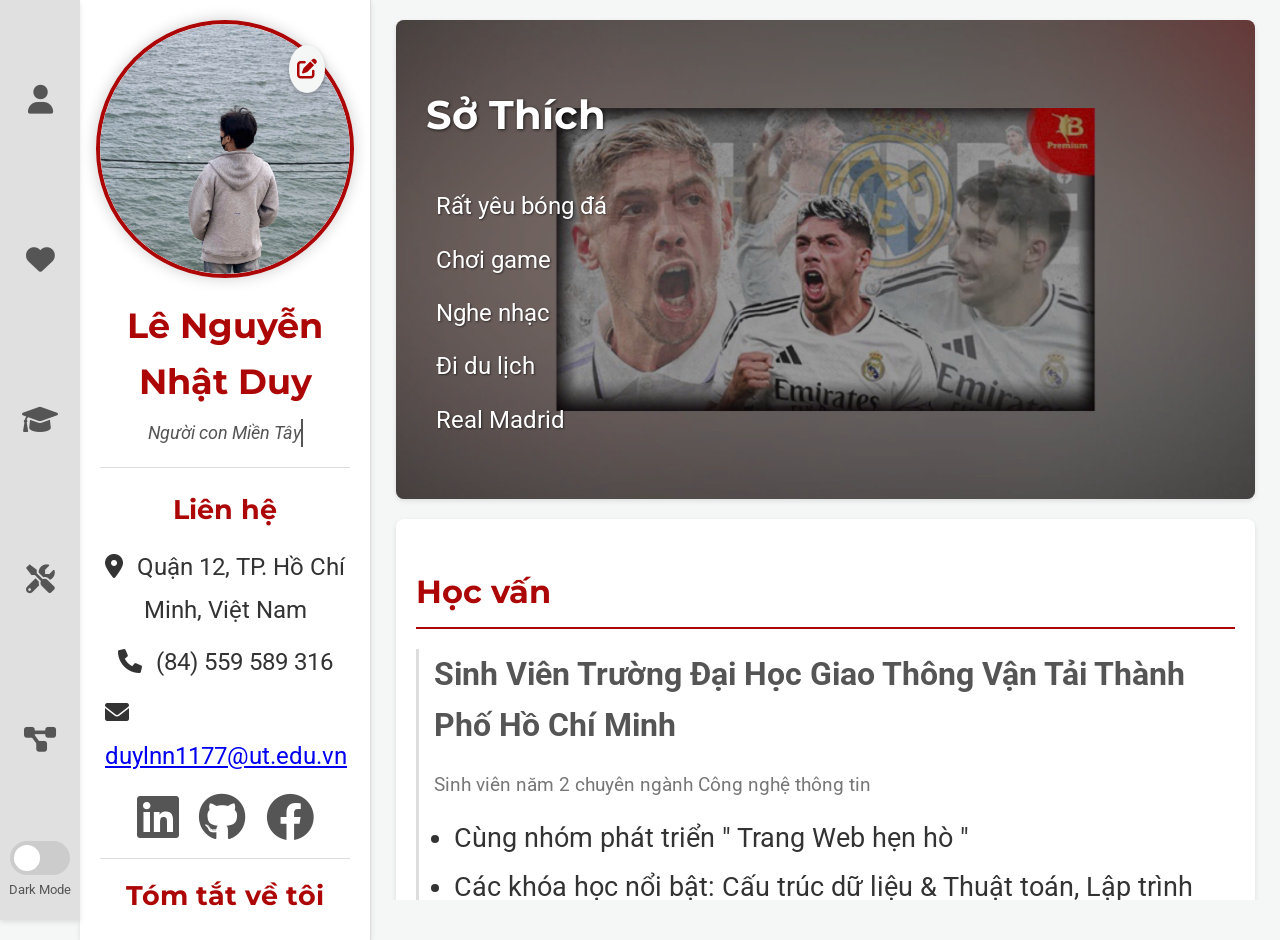
==== commit 0a6a918f: "Update index.html" ====
--- a/index.html
+++ b/index.html
@@ -179,4 +179,4 @@
     <script src="CV.js"></script>
 
 </body>
-</html>+</html>
--- a/CV.css
+++ b/CV.css
@@ -26,7 +26,7 @@
     --box-shadow: 0 2px 5px rgba(0,0,0,0.1);
 
     /* Đường dẫn ảnh nền cố định cho mục sở thích (chế độ sáng) */
-    --hobby-bg-image: url('Chim-ung.jpg'); /* Đổi tên file ảnh thành không dấu và không khoảng trắng */
+    --hobby-bg-image: url('ảnh\ Chim\ ưng.jpg'); /* Đổi tên file ảnh thành không dấu và không khoảng trắng */
 
     /* Biến cho màu hover của nav icons */
     --nav-icon-hover-bg: var(--primary-color);
